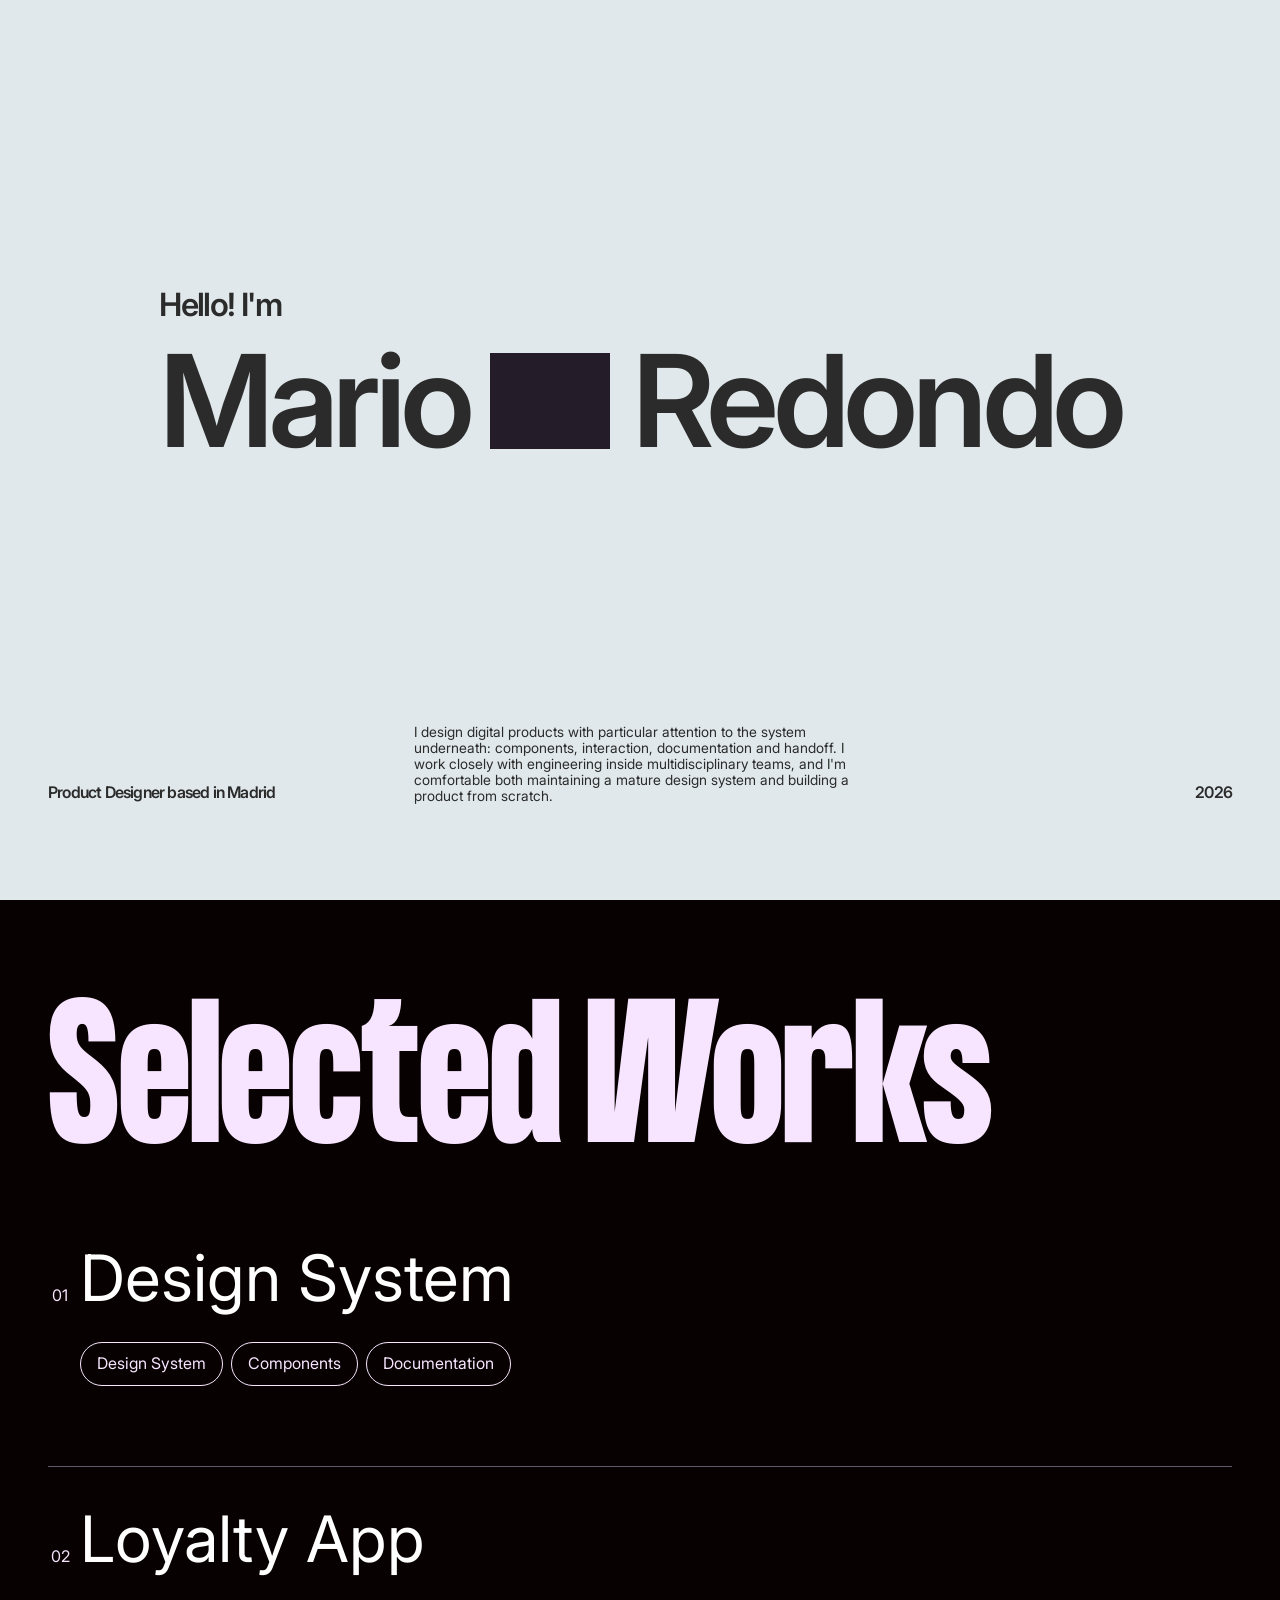
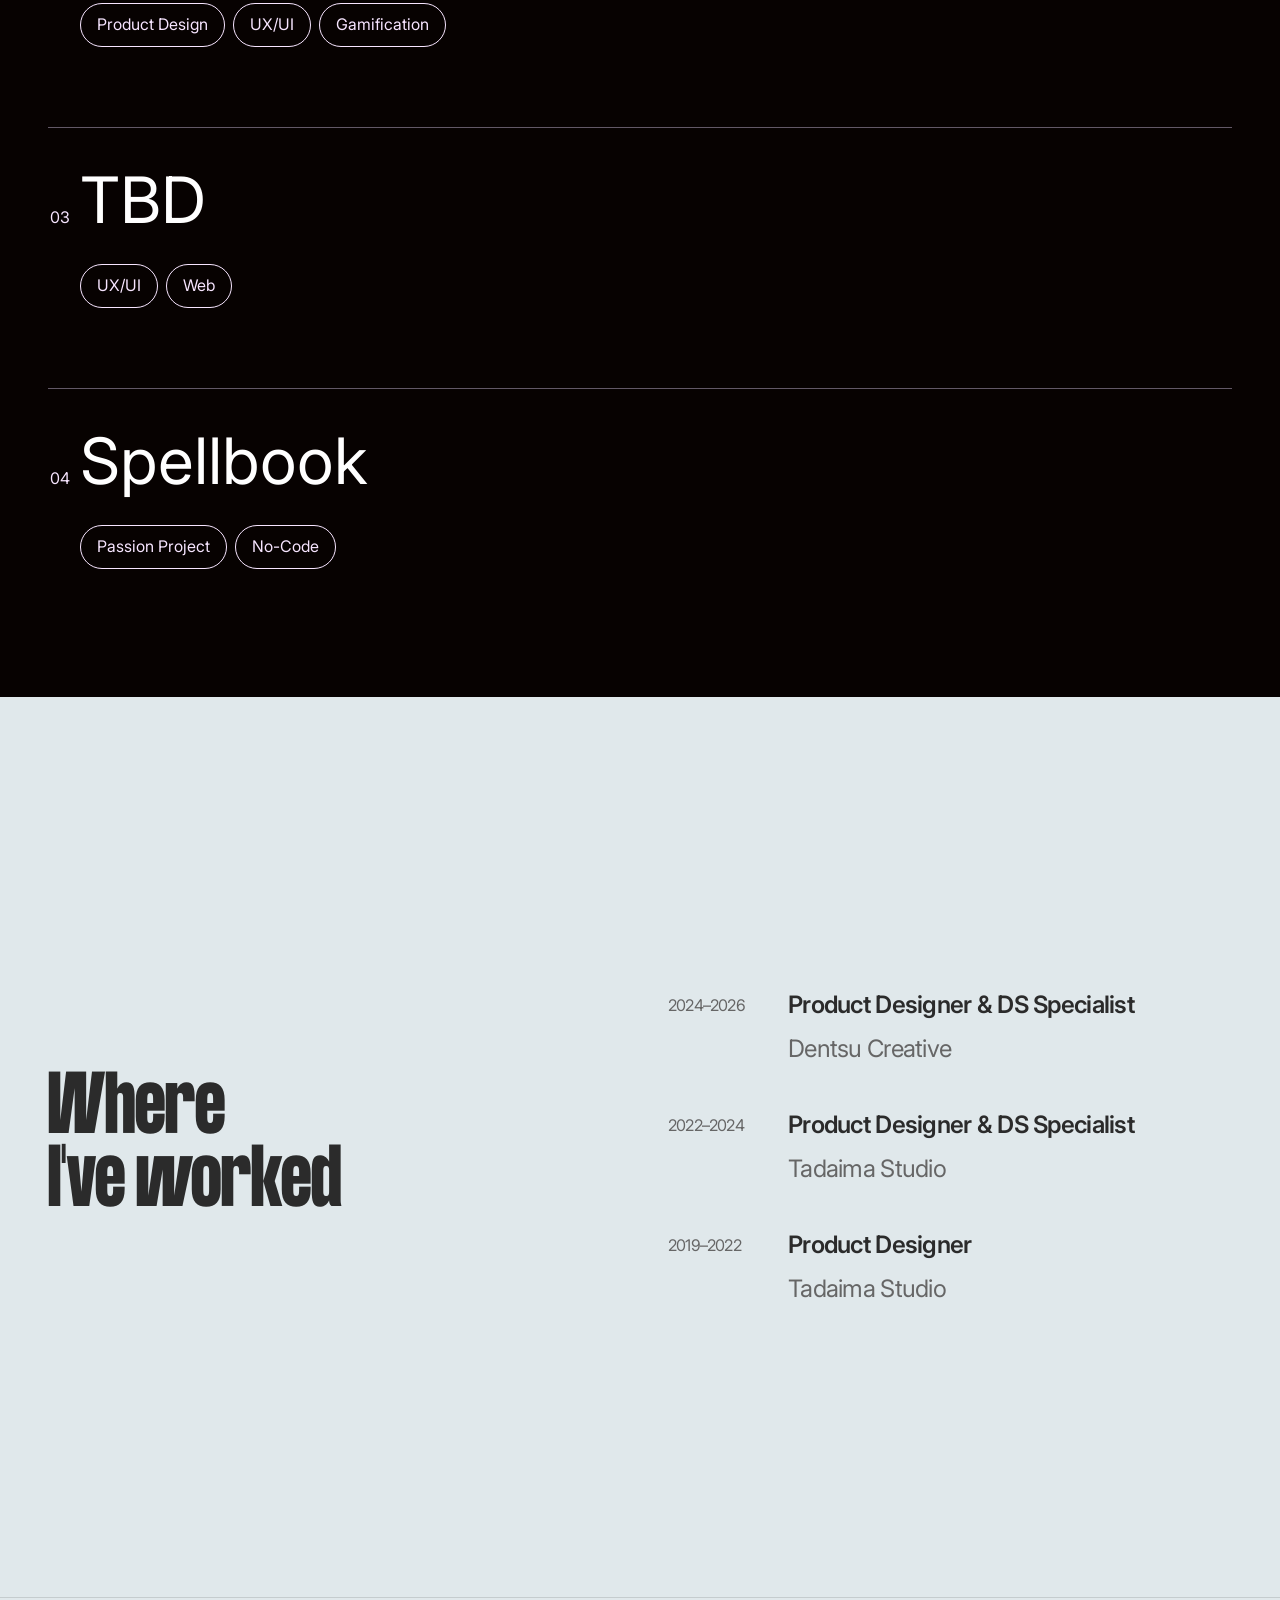
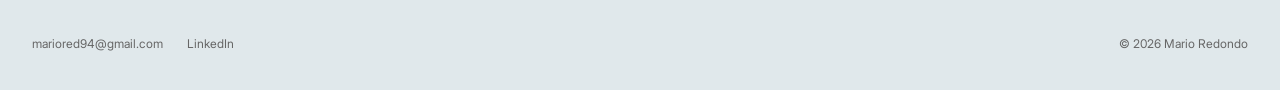
==== portfolio/index.html @ 501fe952 "Initial commit: portfolio site baseline Snapshot of everything built so far across every round of ch" ====
<!doctype html>
<html lang="en">
<head>
  <meta charset="UTF-8">
  <meta name="viewport" content="width=device-width, initial-scale=1">
  <title>Mario Redondo — Product Designer</title>
  <meta name="description" content="Product designer focused on UI: design systems, interfaces and digital products from zero to production.">
  <meta name="robots" content="noindex, nofollow">
  <link rel="stylesheet" href="css/styles.css">
</head>
<body>

  <main>

    <section class="home-hero">
      <div class="home-hero__inner">
        <div class="home-hero__intro">
          <p class="home-hero__greeting">Hello! I'm</p>
          <h1 class="home-hero__name">
            <span>Mario</span>
            <span class="home-hero__photo" aria-hidden="true">
              <img src="img/hero-photo-1.png" alt="">
              <img src="img/hero-photo-2.png" alt="">
            </span>
            <span>Redondo</span>
          </h1>
        </div>
        <div class="home-hero__meta">
          <p class="home-hero__role">Product Designer based in Madrid</p>
          <p class="home-hero__about">
            I design digital products with particular attention to the system underneath:
            components, interaction, documentation and handoff. I work closely with
            engineering inside multidisciplinary teams, and I'm comfortable both
            maintaining a mature design system and building a product from scratch.
          </p>
          <p class="home-hero__year">2026</p>
        </div>
      </div>
    </section>

    <section class="home-selected-work" aria-labelledby="selected-work-heading">
      <div class="home-selected-work__inner selected-work">
        <h2 id="selected-work-heading" class="selected-work__title">Selected Works</h2>
        <ul class="project-cards work-list">
          <li>
            <a class="project-card" href="work/design-system.html">
              <span class="project-card__name-row">
                <span class="project-card__number">01</span>
                <span class="project-card__name">Design System</span>
              </span>
              <span class="tag-row project-card__tags" aria-label="Project tags">
                <span class="tag">Design System</span>
                <span class="tag">Components</span>
                <span class="tag">Documentation</span>
              </span>
            </a>
          </li>
          <li>
            <a class="project-card" href="#">
              <span class="project-card__name-row">
                <span class="project-card__number">02</span>
                <span class="project-card__name">Loyalty App</span>
              </span>
              <span class="tag-row project-card__tags" aria-label="Project tags">
                <span class="tag">Product Design</span>
                <span class="tag">UX/UI</span>
                <span class="tag">Gamification</span>
              </span>
            </a>
          </li>
          <li>
            <a class="project-card" href="#">
              <span class="project-card__name-row">
                <span class="project-card__number">03</span>
                <span class="project-card__name">TBD</span>
              </span>
              <span class="tag-row project-card__tags" aria-label="Project tags">
                <span class="tag">UX/UI</span>
                <span class="tag">Web</span>
              </span>
            </a>
          </li>
          <li>
            <a class="project-card" href="work/spellbook.html">
              <span class="project-card__name-row">
                <span class="project-card__number">04</span>
                <span class="project-card__name">Spellbook</span>
              </span>
              <span class="tag-row project-card__tags" aria-label="Project tags">
                <span class="tag">Passion Project</span>
                <span class="tag">No-Code</span>
              </span>
            </a>
          </li>
        </ul>
      </div>
    </section>

    <section class="home-experience" aria-labelledby="experience-heading">
      <div class="home-experience__inner">
        <h2 id="experience-heading" class="home-experience__title">Where<br>I've worked</h2>
        <ul class="home-timeline">
          <li class="home-timeline__row">
            <div class="home-timeline__heading">
              <span class="home-timeline__date">2024–2026</span>
              <p class="home-timeline__role-title">Product Designer &amp; DS Specialist</p>
            </div>
            <p class="home-timeline__role-company">Dentsu Creative</p>
          </li>
          <li class="home-timeline__row">
            <div class="home-timeline__heading">
              <span class="home-timeline__date">2022–2024</span>
              <p class="home-timeline__role-title">Product Designer &amp; DS Specialist</p>
            </div>
            <p class="home-timeline__role-company">Tadaima Studio</p>
          </li>
          <li class="home-timeline__row">
            <div class="home-timeline__heading">
              <span class="home-timeline__date">2019–2022</span>
              <p class="home-timeline__role-title">Product Designer</p>
            </div>
            <p class="home-timeline__role-company">Tadaima Studio</p>
          </li>
        </ul>
      </div>
    </section>

  </main>

  <footer class="site-footer site-footer--light">
    <ul class="site-footer__list">
      <li><span class="site-footer__email" translate="no">mariored94@gmail.com</span></li>
      <li><a class="text-link" href="https://www.linkedin.com/in/mario-redondo-p%C3%A9rez/" target="_blank" rel="noopener noreferrer">LinkedIn</a></li>
      <li><span>© 2026 Mario Redondo</span></li>
    </ul>
  </footer>

</body>
</html>
---- portfolio/css/styles.css ----
/* ==========================================================================
   Fonts — self-hosted, single-weight display + two-weight body.
   Values extracted from Figma (node 90:284). See project notes for the
   handful of values that were assumptions rather than direct extractions.
   ========================================================================== */

@font-face {
  font-family: "Formula Condensed";
  src: url("../fonts/FormulaCondensed-Bold.woff2") format("woff2");
  font-weight: 700;
  font-style: normal;
  font-display: swap;
}

@font-face {
  font-family: "Inter";
  src: url("../fonts/Inter-Light.woff2") format("woff2");
  font-weight: 300;
  font-style: normal;
  font-display: swap;
}

@font-face {
  font-family: "Inter";
  src: url("../fonts/Inter-Regular.woff2") format("woff2");
  font-weight: 400;
  font-style: normal;
  font-display: swap;
}

@font-face {
  font-family: "Inter";
  src: url("../fonts/Inter-SemiBold.woff2") format("woff2");
  font-weight: 600;
  font-style: normal;
  font-display: swap;
}

/* ==========================================================================
   Tokens
   ========================================================================== */

:root {
  /* Colour — from Figma */
  --color-bg: #070201;
  --color-text: #f7e5ff;
  --color-text-soft: #fcf5ff;
  --color-white: #ffffff;
  --color-border: #625866;
  --color-border-soft: rgba(247, 229, 255, 0.3);
  --color-media-placeholder: #241c29;

  /* Light-mode colours — home page modules 1 & 2 only */
  --color-bg-light: #e0e8eb;
  --color-text-dark: #2b2b2b;
  /* Figma gives #737373 here; darkened to pass 4.5:1 at 16px (see notes) */
  --color-text-muted-light: #666666;

  /* Type families — always referenced through these two variables */
  --font-display: "Formula Condensed", sans-serif;
  --font-body: "Inter", sans-serif;

  /* Tight tracking used throughout the Inter headings on the home page */
  --ls-tight: -0.05em;
  --ls-snug: -0.03em;

  /* Type scale — from Figma, made fluid for the display sizes (see notes) */
  --fs-hero-title: clamp(3.5rem, 21vw, 19rem);   /* 304px at desktop */
  --fs-more-title: clamp(3rem, 20vw, 18rem);     /* 288px at desktop */
  --fs-subtitle: 1.125rem;                       /* 18px */
  --fs-tag: 1rem;                                /* 16px */
  --fs-tag-sm: 0.75rem;                          /* 12px */
  --fs-intro: 1.5rem;                            /* 24px */
  --fs-meta: 1.25rem;                            /* 20px */
  --fs-project-number: 1rem;                     /* 16px */
  --fs-project-name: 2.5rem;                     /* 40px */
  --fs-ratio-label: 0.75rem;                     /* 12px */
  --fs-home-greeting: clamp(1.5rem, 3vw, 2rem);  /* 32px at desktop */
  --fs-home-name: clamp(2.75rem, 10vw, 8.4875rem); /* 135.8px at desktop */
  --fs-home-title: clamp(2.5rem, 6vw, 6.5rem);   /* 104px at desktop */
  --fs-selected-title: clamp(2.5rem, 14vw, 13rem); /* 208px at desktop, fits "Selected Works" on one line */

  --lh-display: 0.95;
  --lh-base: 1.5;

  /* Spacing — 8px scale, from Figma */
  --space-8: 8px;
  --space-16: 16px;
  --space-24: 24px;
  --space-32: 32px;
  --space-40: 40px;
  --space-48: 48px;
  --space-56: 56px;
  --space-96: 96px;
  --space-104: 104px;

  --radius-pill: 9999px;

  --col-intro-width: 480px;

  /* Real height of .site-header at this breakpoint — used so sticky
     elements below it (e.g. .project-intro) stick under it, not behind it. */
  --header-height: 77px;
}

/* ==========================================================================
   Reset — minimal
   ========================================================================== */

*,
*::before,
*::after {
  box-sizing: border-box;
}

html {
  -webkit-text-size-adjust: 100%;
  /* Full-height home sections pull scroll toward themselves instead of
     landing at an arbitrary point mid-section. proximity (not mandatory)
     on purpose: mandatory measurably trapped scroll before reaching the
     footer, since nothing after the last snap point is itself a snap
     target — confirmed live, not just in theory. Harmless on the project
     pages: nothing there sets scroll-snap-align, so this has no effect. */
  scroll-snap-type: y proximity;
}

@media (prefers-reduced-motion: reduce) {
  html {
    scroll-snap-type: none;
  }
}

body,
h1,
h2,
p,
dl,
dd {
  margin: 0;
}

ul {
  margin: 0;
  padding: 0;
  list-style: none;
}

a {
  color: inherit;
  text-decoration: none;
}

a:focus-visible {
  outline: 2px solid var(--color-text);
  outline-offset: 4px;
}

.text-link:hover,
.text-link:focus-visible {
  text-decoration: underline;
}

img {
  display: block;
  max-width: 100%;
}

/* ==========================================================================
   Base
   ========================================================================== */

body {
  background: var(--color-bg);
  color: var(--color-text);
  font-family: var(--font-body);
  font-weight: 400;
  line-height: var(--lh-base);
}

/* ==========================================================================
   Project page
   ========================================================================== */

.project {
  display: flex;
  flex-direction: column;
  gap: var(--space-56);
  padding: var(--space-56) var(--space-32) var(--space-104);
  max-width: 1440px;
  margin: 0 auto;
}

/* --- Hero --------------------------------------------------------------- */

.project-hero {
  display: flex;
  flex-direction: column;
  align-items: center;
  gap: var(--space-24);
  text-align: center;
}

.project-hero__title {
  font-family: var(--font-display);
  font-weight: 700;
  font-size: var(--fs-hero-title);
  line-height: var(--lh-display);
  text-transform: uppercase;
  color: var(--color-text);
}

.project-hero__subtitle {
  font-size: var(--fs-subtitle);
  color: var(--color-text);
}

.tag-row {
  display: flex;
  flex-wrap: wrap;
  justify-content: center;
  gap: var(--space-8);
}

.tag {
  display: inline-flex;
  align-items: center;
  padding: var(--space-8) var(--space-16) 10px;
  border: 1px solid var(--color-text);
  border-radius: var(--radius-pill);
  font-size: var(--fs-tag);
  color: var(--color-text);
  white-space: nowrap;
}

.project-hero .tag {
  min-width: 56px;
  justify-content: center;
}

.tag--sm {
  padding: 6px var(--space-16) 8px;
  font-size: var(--fs-tag-sm);
}

/* --- Body: two columns --------------------------------------------------- */

.project-columns {
  display: grid;
  grid-template-columns: var(--col-intro-width) minmax(0, 1fr);
  gap: var(--space-32);
  align-items: start;
}

.project-intro {
  position: sticky;
  top: var(--header-height);
  display: flex;
  flex-direction: column;
  gap: var(--space-48);
  padding-top: var(--space-16);
}

.project-intro__text {
  font-size: var(--fs-intro);
  font-weight: 300;
  color: var(--color-text-soft);
}

.project-meta {
  border-top: 1px solid var(--color-border-soft);
  font-size: var(--fs-meta);
}

.project-meta__row {
  display: flex;
  gap: var(--space-16);
  padding: var(--space-16) 0;
  border-bottom: 1px solid var(--color-border);
}

.project-meta__row:last-child {
  border-bottom: none;
}

.project-meta__row dt {
  flex: 0 0 80px;
  font-weight: 600;
}

.project-meta__row dd {
  display: flex;
  flex-direction: column;
  gap: var(--space-8);
}

.project-media {
  display: flex;
  flex-direction: column;
  gap: var(--space-32);
}

.project-media__row {
  display: grid;
  grid-template-columns: repeat(2, minmax(0, 1fr));
  gap: var(--space-32);
}

.media-placeholder {
  display: flex;
  align-items: center;
  justify-content: center;
  width: 100%;
  background: var(--color-media-placeholder);
  color: var(--color-text);
  font-size: var(--fs-ratio-label);
  font-family: var(--font-body);
}

.project-media__primary {
  aspect-ratio: 9 / 16;
}

.project-media__secondary-a {
  aspect-ratio: 4 / 5;
}

.project-media__secondary-b {
  aspect-ratio: 4 / 5;
}

.project-media__primary img,
.project-media__secondary-a img,
.project-media__secondary-b img {
  width: 100%;
  height: 100%;
  object-fit: cover;
}

/* --- Phone mockup — CSS-only device frame for app screenshots ------------- */

.phone-grid {
  display: grid;
  grid-template-columns: repeat(2, minmax(0, 1fr));
  gap: var(--space-32);
}

.phone-mockup {
  position: relative;
  aspect-ratio: 9 / 19.5;
  background: #050505;
  border-radius: 2.5rem;
  padding: 12px;
  box-shadow: 0 0 0 1px var(--color-border);
}

.phone-mockup__notch {
  position: absolute;
  top: 12px;
  left: 50%;
  transform: translateX(-50%);
  width: 90px;
  height: 26px;
  background: #050505;
  border-radius: var(--radius-pill);
  z-index: 1;
}

.phone-mockup__screen {
  width: 100%;
  height: 100%;
  border-radius: 1.75rem;
  overflow: hidden;
}

.phone-mockup__screen.media-placeholder {
  font-size: var(--fs-ratio-label);
}

.phone-mockup__screen img {
  width: 100%;
  height: 100%;
  object-fit: cover;
}

/* --- More projects -------------------------------------------------------- */

.more-projects {
  display: flex;
  flex-direction: column;
  align-items: center;
  gap: var(--space-32);
  padding-top: var(--space-96);
  text-align: center;
}

.more-projects__title {
  font-family: var(--font-display);
  font-weight: 700;
  font-size: var(--fs-more-title);
  line-height: var(--lh-display);
  color: var(--color-text);
}

.project-cards {
  display: grid;
  grid-template-columns: repeat(3, minmax(0, 1fr));
  gap: var(--space-56);
  width: 100%;
  text-align: left;
}

.project-card {
  display: flex;
  flex-direction: column;
  gap: var(--space-16);
  transition: background-color 0.15s ease;
}

.project-card:hover,
.project-card:focus-visible {
  background: rgba(247, 229, 255, 0.06);
}

.project-card__name-row {
  display: flex;
  align-items: baseline;
  gap: var(--space-8);
}

.project-card__number {
  flex: 0 0 24px;
  font-size: var(--fs-project-number);
  text-align: center;
  color: var(--color-text);
}

.project-card__name {
  font-size: var(--fs-project-name);
  color: var(--color-white);
}

.project-card__tags {
  /* Number (24px) + name-row gap (8px): lines the tags up under the
     first letter of the name above them. */
  padding-left: 32px;
  /* .tag-row centers its pills by default; these need to start flush
     after the padding instead. */
  justify-content: flex-start;
}

/* ==========================================================================
   Site header & footer — shared across every page
   ========================================================================== */

.site-header {
  position: sticky;
  top: 0;
  z-index: 10;
  background: var(--color-bg);
  border-bottom: 1px solid var(--color-border);
}

.site-header__row {
  display: flex;
  flex-wrap: wrap;
  align-items: center;
  justify-content: space-between;
  gap: var(--space-16);
  max-width: 1440px;
  margin: 0 auto;
  padding: var(--space-16) var(--space-32);
}

.site-header__brand {
  display: inline-flex;
  align-items: center;
  min-height: 44px;
  font-size: var(--fs-tag);
  font-weight: 600;
  text-transform: uppercase;
  color: var(--color-text);
}

.site-header__contact {
  display: inline-flex;
  align-items: center;
  min-height: 44px;
  font-size: var(--fs-tag);
  color: var(--color-text-soft);
  user-select: all;
  cursor: text;
}

.site-footer {
  border-top: 1px solid var(--color-border);
}

.site-footer__list {
  display: flex;
  flex-wrap: wrap;
  align-items: center;
  gap: var(--space-16) var(--space-24);
  max-width: 1440px;
  margin: 0 auto;
  padding: var(--space-24) var(--space-32);
  font-size: var(--fs-tag-sm);
  color: var(--color-text-soft);
}

.site-footer__list a {
  display: inline-flex;
  align-items: center;
  min-height: 44px;
}

.site-footer__list li:last-child {
  margin-left: auto;
}

/* Used when the section right above the footer is light — home page only,
   since it ends on "Where I've worked". Work pages end on the dark "More
   Projects" module, so their footer stays the default dark styling. */
.site-footer--light {
  background: var(--color-bg-light);
  border-top-color: rgba(43, 43, 43, 0.15);
}

.site-footer--light .site-footer__list {
  color: var(--color-text-muted-light);
}

.site-footer__email {
  user-select: all;
  cursor: text;
}

/* ==========================================================================
   Home page — three full-bleed modules (light, light, dark) + shared footer
   ========================================================================== */

/* --- Module 1: hero ------------------------------------------------------- */

.home-hero {
  min-height: 100vh;
  display: flex;
  scroll-snap-align: start;
  background: var(--color-bg-light);
}

.home-hero__inner {
  flex: 1;
  max-width: 1440px;
  margin: 0 auto;
  width: 100%;
  display: flex;
  flex-direction: column;
  gap: var(--space-56);
  padding: var(--space-96) var(--space-48);
}

.home-hero__intro {
  flex: 1;
  display: flex;
  flex-direction: column;
  justify-content: center;
  align-items: flex-start;
  /* Hug its own content (the "Mario [photo] Redondo" line is the widest
     part) and center that block as a unit — "Hello! I'm" stays flush
     with where the name starts, but the whole group sits mid-layout. */
  align-self: center;
}

.home-hero__greeting {
  font-weight: 600;
  font-size: var(--fs-home-greeting);
  line-height: 1.2;
  letter-spacing: var(--ls-tight);
  color: var(--color-text-dark);
}

.home-hero__name {
  display: flex;
  flex-wrap: wrap;
  align-items: center;
  gap: 0.17em;
  width: 100%;
  font-weight: 600;
  font-size: var(--fs-home-name);
  line-height: 1.2;
  letter-spacing: var(--ls-tight);
  color: var(--color-text-dark);
}

.home-hero__photo {
  /* Fixed to the 8px scale (Figma's 119x99 crop rounded to it) instead of
     scaling with the fluid name text. */
  position: relative;
  display: inline-block;
  width: 120px;
  height: 96px;
  overflow: hidden;
  background: var(--color-media-placeholder);
}

.home-hero__photo img {
  position: absolute;
  inset: 0;
  width: 100%;
  height: 100%;
  object-fit: cover;
  opacity: 0;
  /* 2 images * 0.5s each = 1s full cycle. Adding more images means
     recalculating this duration and each nth-child's delay below. */
  animation: home-hero-photo-cycle 1s infinite;
}

.home-hero__photo img:nth-child(1) {
  animation-delay: 0s;
}

.home-hero__photo img:nth-child(2) {
  animation-delay: -0.5s;
}

@keyframes home-hero-photo-cycle {
  0% {
    opacity: 0;
  }
  5% {
    opacity: 1;
  }
  45% {
    opacity: 1;
  }
  50% {
    opacity: 0;
  }
  100% {
    opacity: 0;
  }
}

@media (prefers-reduced-motion: reduce) {
  .home-hero__photo img {
    animation: none;
    opacity: 0;
  }

  .home-hero__photo img:first-child {
    opacity: 1;
  }
}

.home-hero__meta {
  display: flex;
  align-items: flex-end;
  justify-content: space-between;
  gap: var(--space-24);
  width: 100%;
  color: var(--color-text-dark);
}

.home-hero__role,
.home-hero__year {
  flex: 1 0 0;
  font-weight: 600;
  font-size: var(--fs-tag);
  letter-spacing: var(--ls-tight);
}

.home-hero__year {
  text-align: right;
}

.home-hero__about {
  flex: 0 0 452px;
  max-width: 100%;
  font-size: 0.875rem;
  line-height: 16px;
}

/* --- Module 2: experience timeline ----------------------------------------- */

.home-experience {
  min-height: 100vh;
  display: flex;
  /* No scroll-snap-align here on purpose: it's the last section before the
     footer, and being a mandatory snap point with nothing to snap to past
     it was trapping the scroll, making the footer unreachable. */
  background: var(--color-bg-light);
}

.home-experience__inner {
  flex: 1;
  max-width: 1440px;
  margin: 0 auto;
  width: 100%;
  display: flex;
  gap: var(--space-56);
  align-items: center;
  padding: var(--space-56) var(--space-48);
}

.home-experience__title {
  flex: 1 0 0;
  font-family: var(--font-display);
  font-weight: 700;
  font-size: var(--fs-home-title);
  line-height: var(--lh-display);
  color: var(--color-text-dark);
}

.home-timeline {
  flex: 1 0 0;
  display: flex;
  flex-direction: column;
  gap: var(--space-40);
}

.home-timeline__row {
  display: flex;
  flex-direction: column;
  gap: var(--space-8);
}

.home-timeline__heading {
  display: flex;
  gap: var(--space-24);
  align-items: center;
}

.home-timeline__date {
  /* Fixed width so every row's company line indents to the same spot
     (date width + heading gap) below the role title, not the date. */
  flex: 0 0 96px;
  font-size: var(--fs-tag);
  letter-spacing: var(--ls-tight);
  color: var(--color-text-muted-light);
  white-space: nowrap;
}

.home-timeline__role-title {
  flex: 1 0 0;
  font-weight: 600;
  font-size: var(--fs-intro);
  letter-spacing: var(--ls-snug);
  color: var(--color-text-dark);
}

.home-timeline__role-company {
  padding-left: 120px;
  font-size: var(--fs-intro);
  letter-spacing: var(--ls-snug);
  color: var(--color-text-muted-light);
}

/* --- Module 3: selected work (dark) ---------------------------------------- */

.home-selected-work {
  scroll-snap-align: start;
  background: var(--color-bg);
}

.home-selected-work__inner {
  max-width: 1440px;
  margin: 0 auto;
  padding: var(--space-104) var(--space-48);
}

.selected-work {
  display: flex;
  flex-direction: column;
  gap: var(--space-32);
}

.selected-work__title {
  font-family: var(--font-display);
  font-weight: 700;
  font-size: var(--fs-selected-title);
  line-height: var(--lh-display);
  color: var(--color-text);
}

.work-list {
  grid-template-columns: 1fr;
  --fs-project-name: clamp(2.5rem, 5vw, 4rem);
}

.work-list .project-card {
  padding: var(--space-24) 0;
}

.work-list li + li {
  border-top: 1px solid var(--color-border);
}

.work-list .tag {
  font-size: var(--fs-tag);
}

/* ==========================================================================
   Reduced motion
   ========================================================================== */

@media (prefers-reduced-motion: reduce) {
  .project-card {
    transition: none;
  }
}

/* ==========================================================================
   Responsive — single breakpoint at 900px
   ========================================================================== */

@media (max-width: 900px) {
  :root {
    --header-height: 61px;
  }

  .project-columns {
    grid-template-columns: 1fr;
  }

  .project-intro {
    position: static;
  }

  .project-media__row {
    grid-template-columns: 1fr;
  }

  .phone-grid {
    grid-template-columns: 1fr;
  }

  .project-cards {
    grid-template-columns: 1fr;
    gap: var(--space-48);
  }

  .project-card__tags {
    padding-left: 0;
  }

  .site-header__row {
    padding: var(--space-8) var(--space-24);
  }

  .site-footer__list {
    padding: var(--space-24);
  }

  .home-hero__inner {
    gap: var(--space-56);
    padding: var(--space-56) var(--space-24);
  }

  .home-hero__photo {
    /* At the fluid name size used below 900px, 120x96 no longer fits
       inline without wrapping "Mario [box] Redondo" apart — still base-8. */
    width: 80px;
    height: 64px;
  }

  .home-hero__meta {
    flex-direction: column;
    align-items: flex-start;
    gap: var(--space-16);
  }

  .home-hero__about {
    flex-basis: auto;
  }

  .home-hero__year {
    text-align: left;
  }

  .home-experience__inner {
    flex-direction: column;
    align-items: flex-start;
    padding: var(--space-56) var(--space-24);
  }

  .home-timeline__heading {
    flex-direction: column;
    align-items: flex-start;
    gap: var(--space-8);
  }

  .home-timeline__role-company {
    padding-left: 0;
  }

  .home-selected-work__inner {
    padding: var(--space-56) var(--space-24);
  }
}
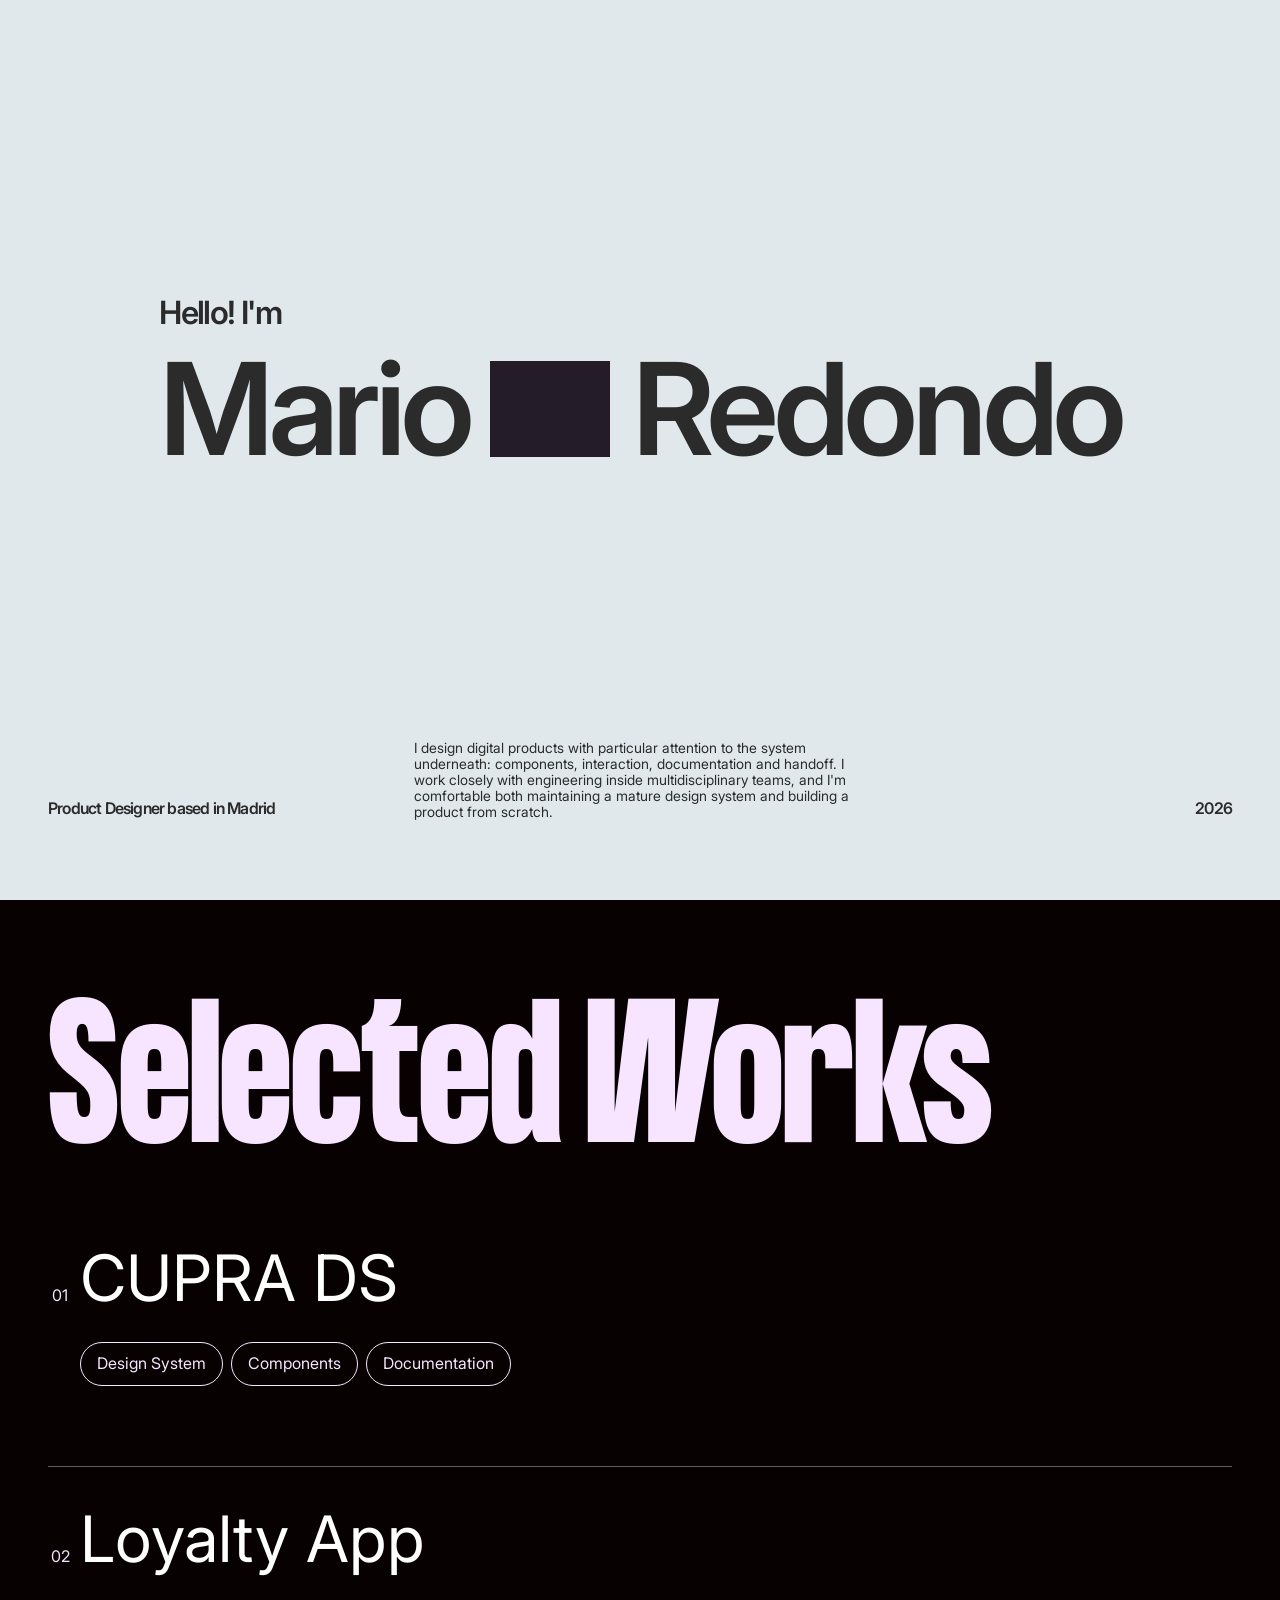
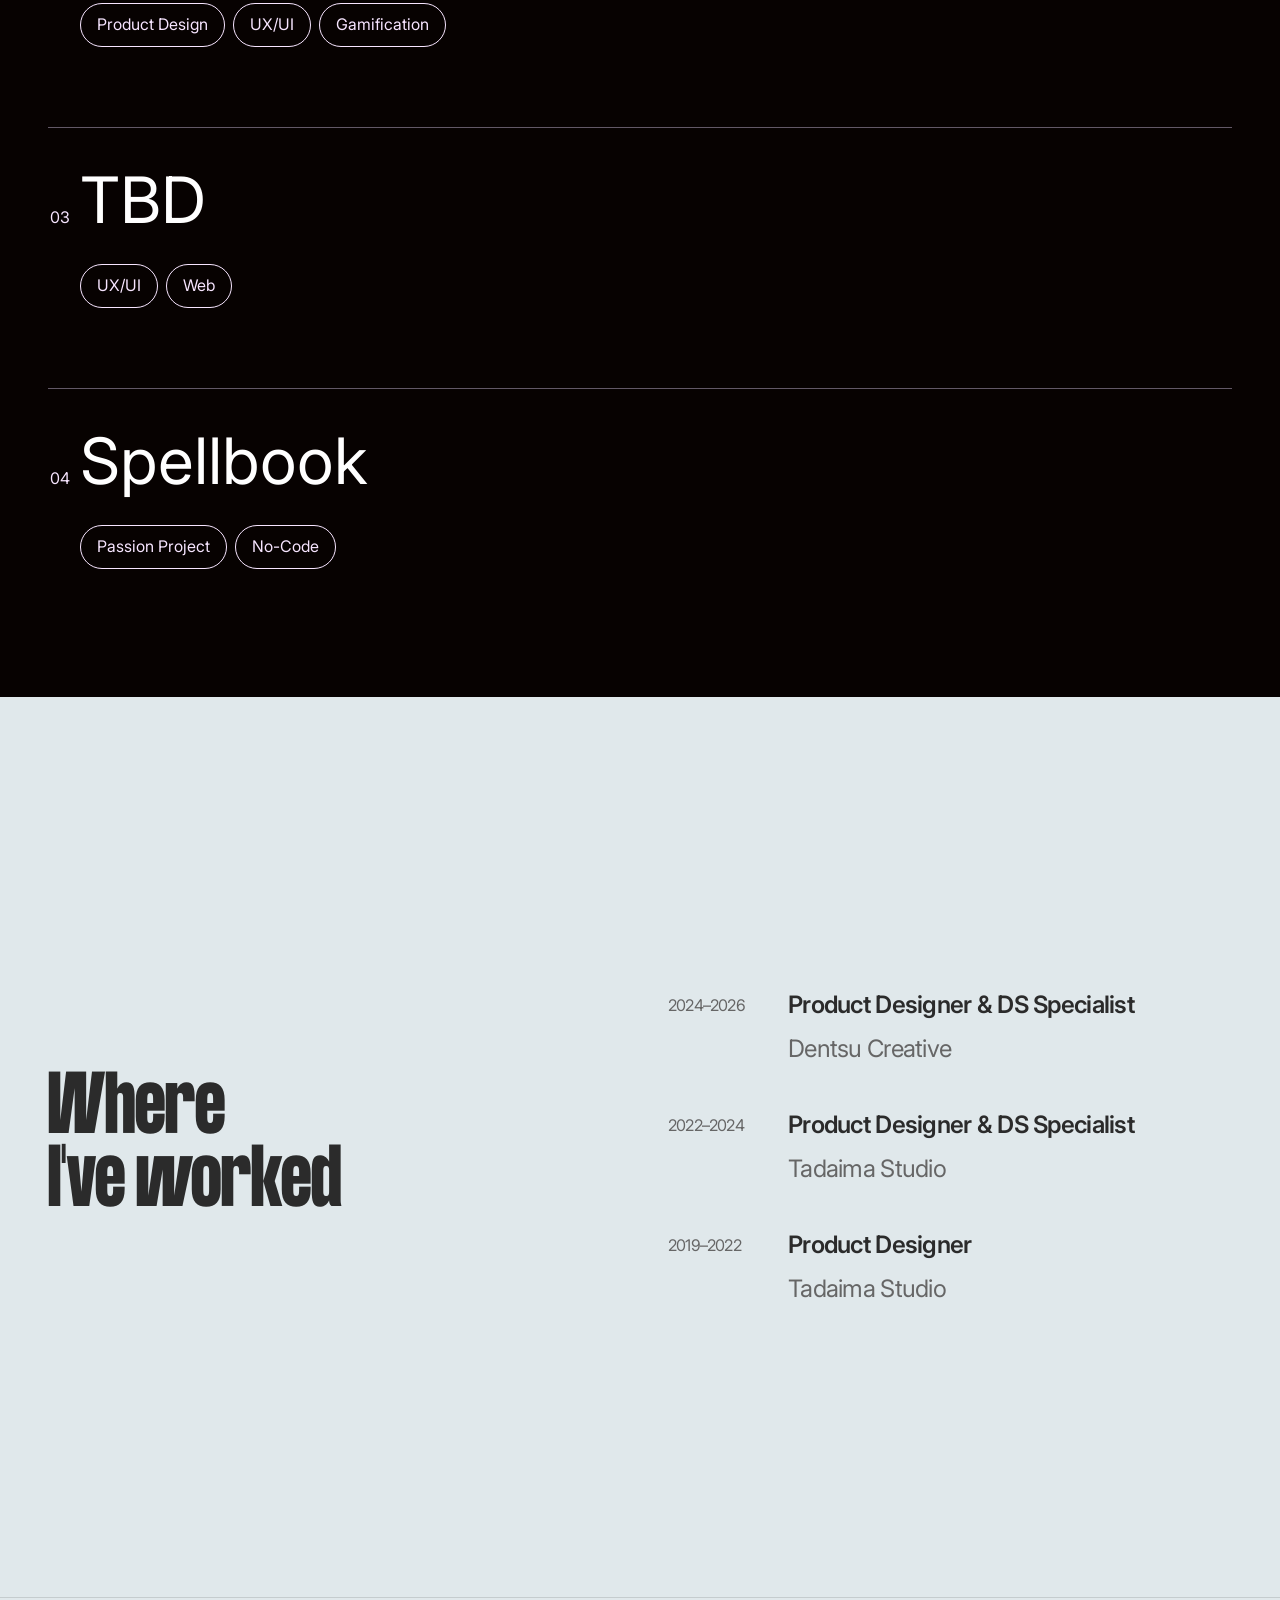
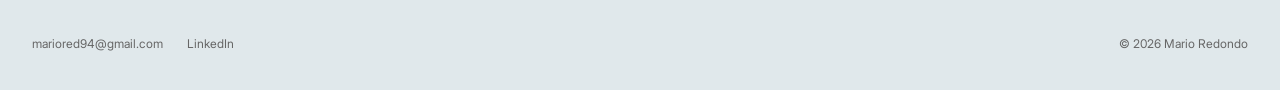
==== commit 068a14c1: "Fill in CUPRA DS (Diagonal) project content - Real title, copy, and metadata (Role/Team/Client/Inclu" ====
--- a/portfolio/index.html
+++ b/portfolio/index.html
@@ -46,7 +46,7 @@
             <a class="project-card" href="work/design-system.html">
               <span class="project-card__name-row">
                 <span class="project-card__number">01</span>
-                <span class="project-card__name">Design System</span>
+                <span class="project-card__name">CUPRA DS</span>
               </span>
               <span class="tag-row project-card__tags" aria-label="Project tags">
                 <span class="tag">Design System</span>
--- a/portfolio/css/styles.css
+++ b/portfolio/css/styles.css
@@ -91,6 +91,7 @@
   --space-40: 40px;
   --space-48: 48px;
   --space-56: 56px;
+  --space-80: 80px;
   --space-96: 96px;
   --space-104: 104px;
 
@@ -261,6 +262,9 @@
 }
 
 .project-intro__text {
+  display: flex;
+  flex-direction: column;
+  gap: var(--space-16);
   font-size: var(--fs-intro);
   font-weight: 300;
   color: var(--color-text-soft);
@@ -555,7 +559,9 @@
   display: flex;
   flex-direction: column;
   gap: var(--space-56);
-  padding: var(--space-96) var(--space-48);
+  /* Bottom padding a step under the top one — less air between the
+     role/about/year row and the edge than above the "Hello! I'm" block. */
+  padding: var(--space-96) var(--space-48) var(--space-80);
 }
 
 .home-hero__intro {
@@ -852,7 +858,7 @@
 
   .home-hero__inner {
     gap: var(--space-56);
-    padding: var(--space-56) var(--space-24);
+    padding: var(--space-56) var(--space-24) var(--space-40);
   }
 
   .home-hero__photo {
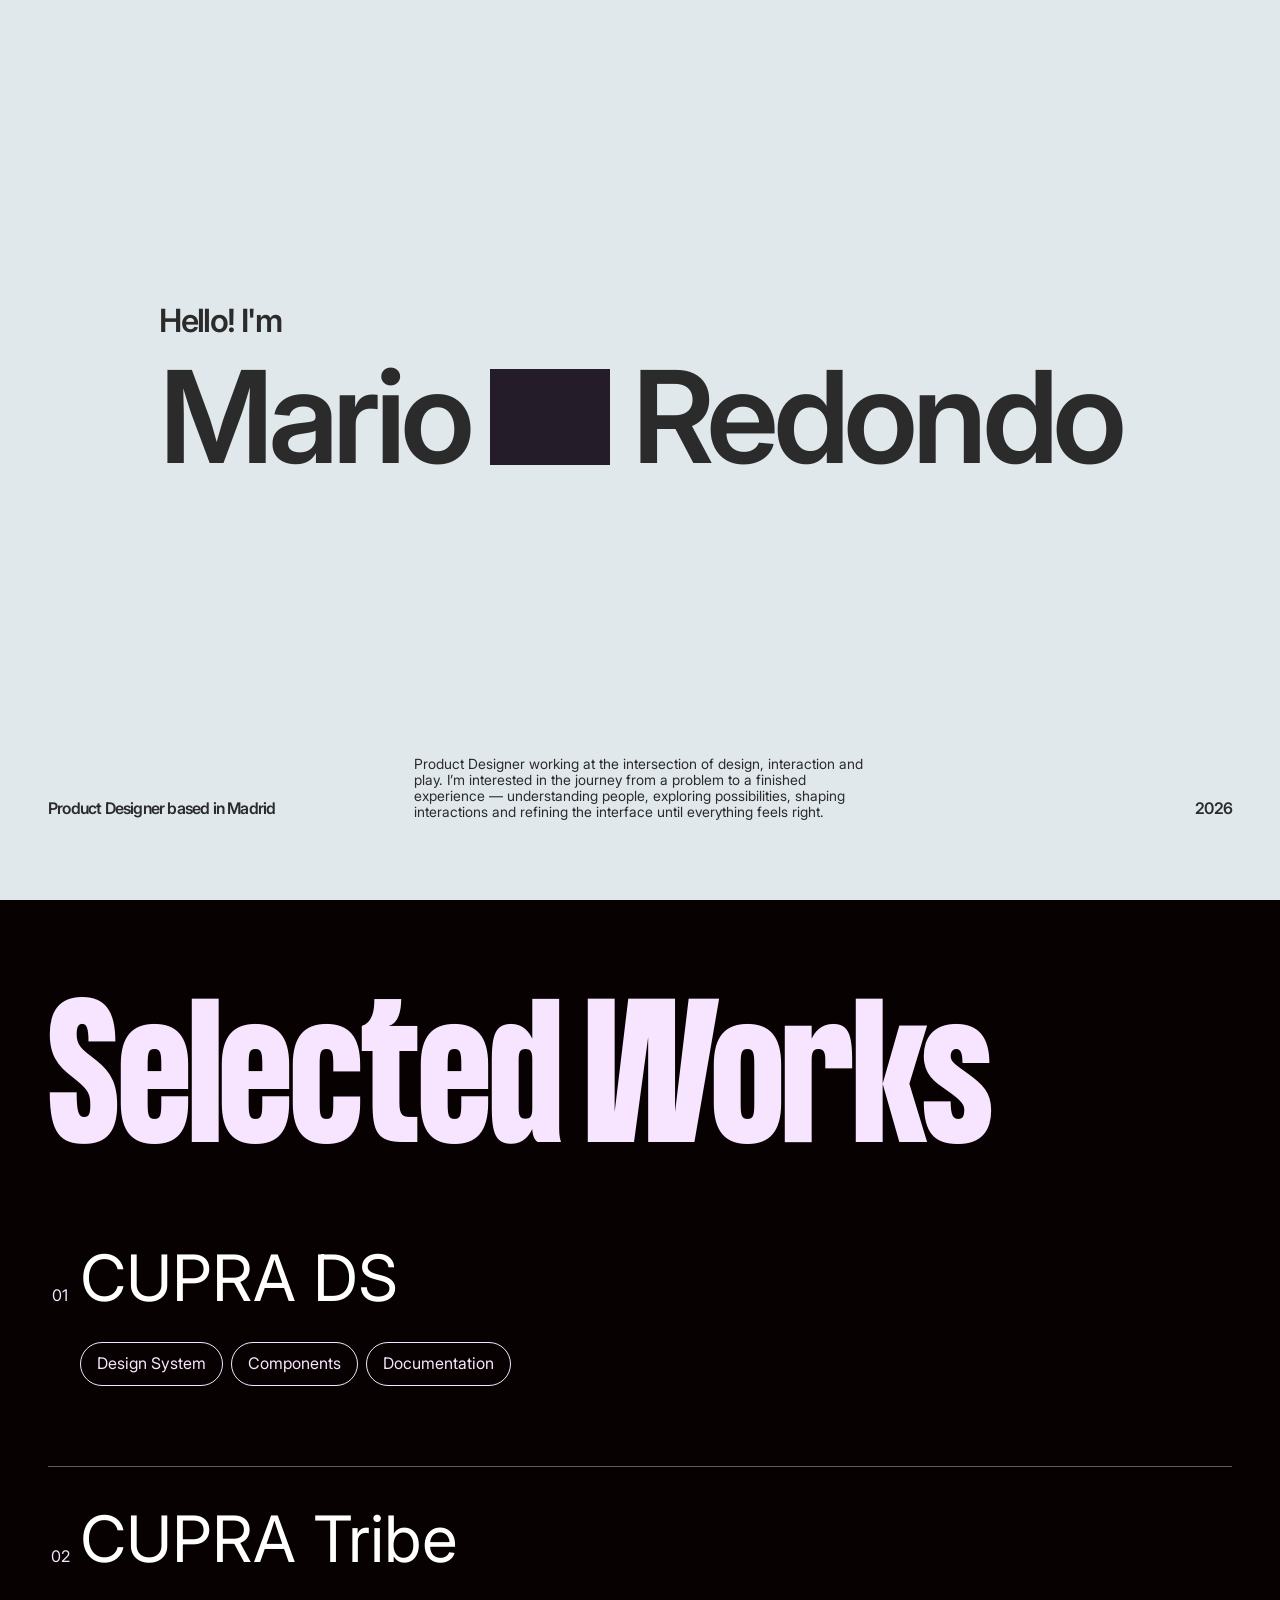
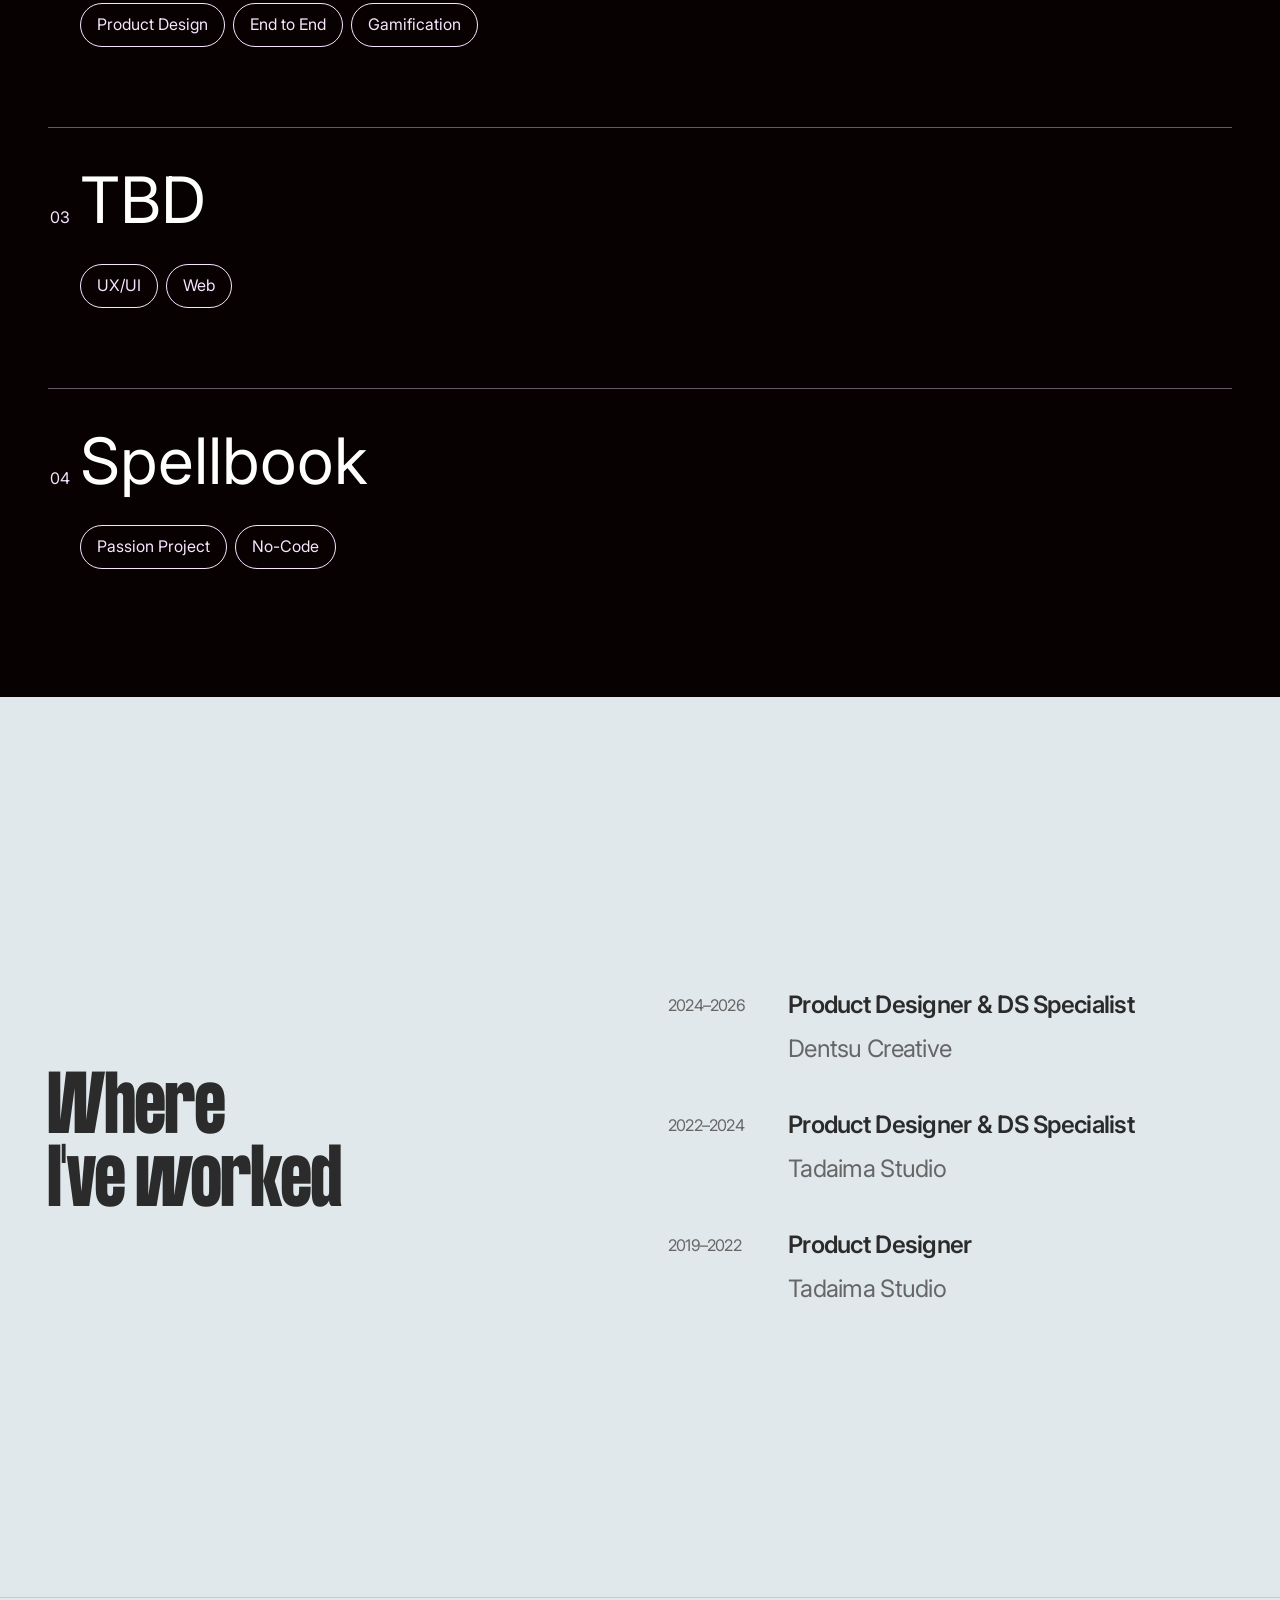
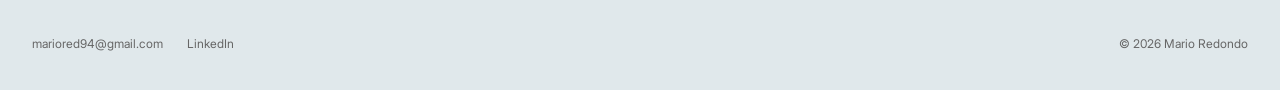
==== commit 64394fd0: "Add CUPRA Tribe project page, update home bio - New work/cupra-tribe.html: real content (Role/Scope/" ====
--- a/portfolio/index.html
+++ b/portfolio/index.html
@@ -28,10 +28,10 @@
         <div class="home-hero__meta">
           <p class="home-hero__role">Product Designer based in Madrid</p>
           <p class="home-hero__about">
-            I design digital products with particular attention to the system underneath:
-            components, interaction, documentation and handoff. I work closely with
-            engineering inside multidisciplinary teams, and I'm comfortable both
-            maintaining a mature design system and building a product from scratch.
+            Product Designer working at the intersection of design, interaction and play.
+            I’m interested in the journey from a problem to a finished experience —
+            understanding people, exploring possibilities, shaping interactions and
+            refining the interface until everything feels right.
           </p>
           <p class="home-hero__year">2026</p>
         </div>
@@ -56,14 +56,14 @@
             </a>
           </li>
           <li>
-            <a class="project-card" href="#">
+            <a class="project-card" href="work/cupra-tribe.html">
               <span class="project-card__name-row">
                 <span class="project-card__number">02</span>
-                <span class="project-card__name">Loyalty App</span>
+                <span class="project-card__name">CUPRA Tribe</span>
               </span>
               <span class="tag-row project-card__tags" aria-label="Project tags">
                 <span class="tag">Product Design</span>
-                <span class="tag">UX/UI</span>
+                <span class="tag">End to End</span>
                 <span class="tag">Gamification</span>
               </span>
             </a>
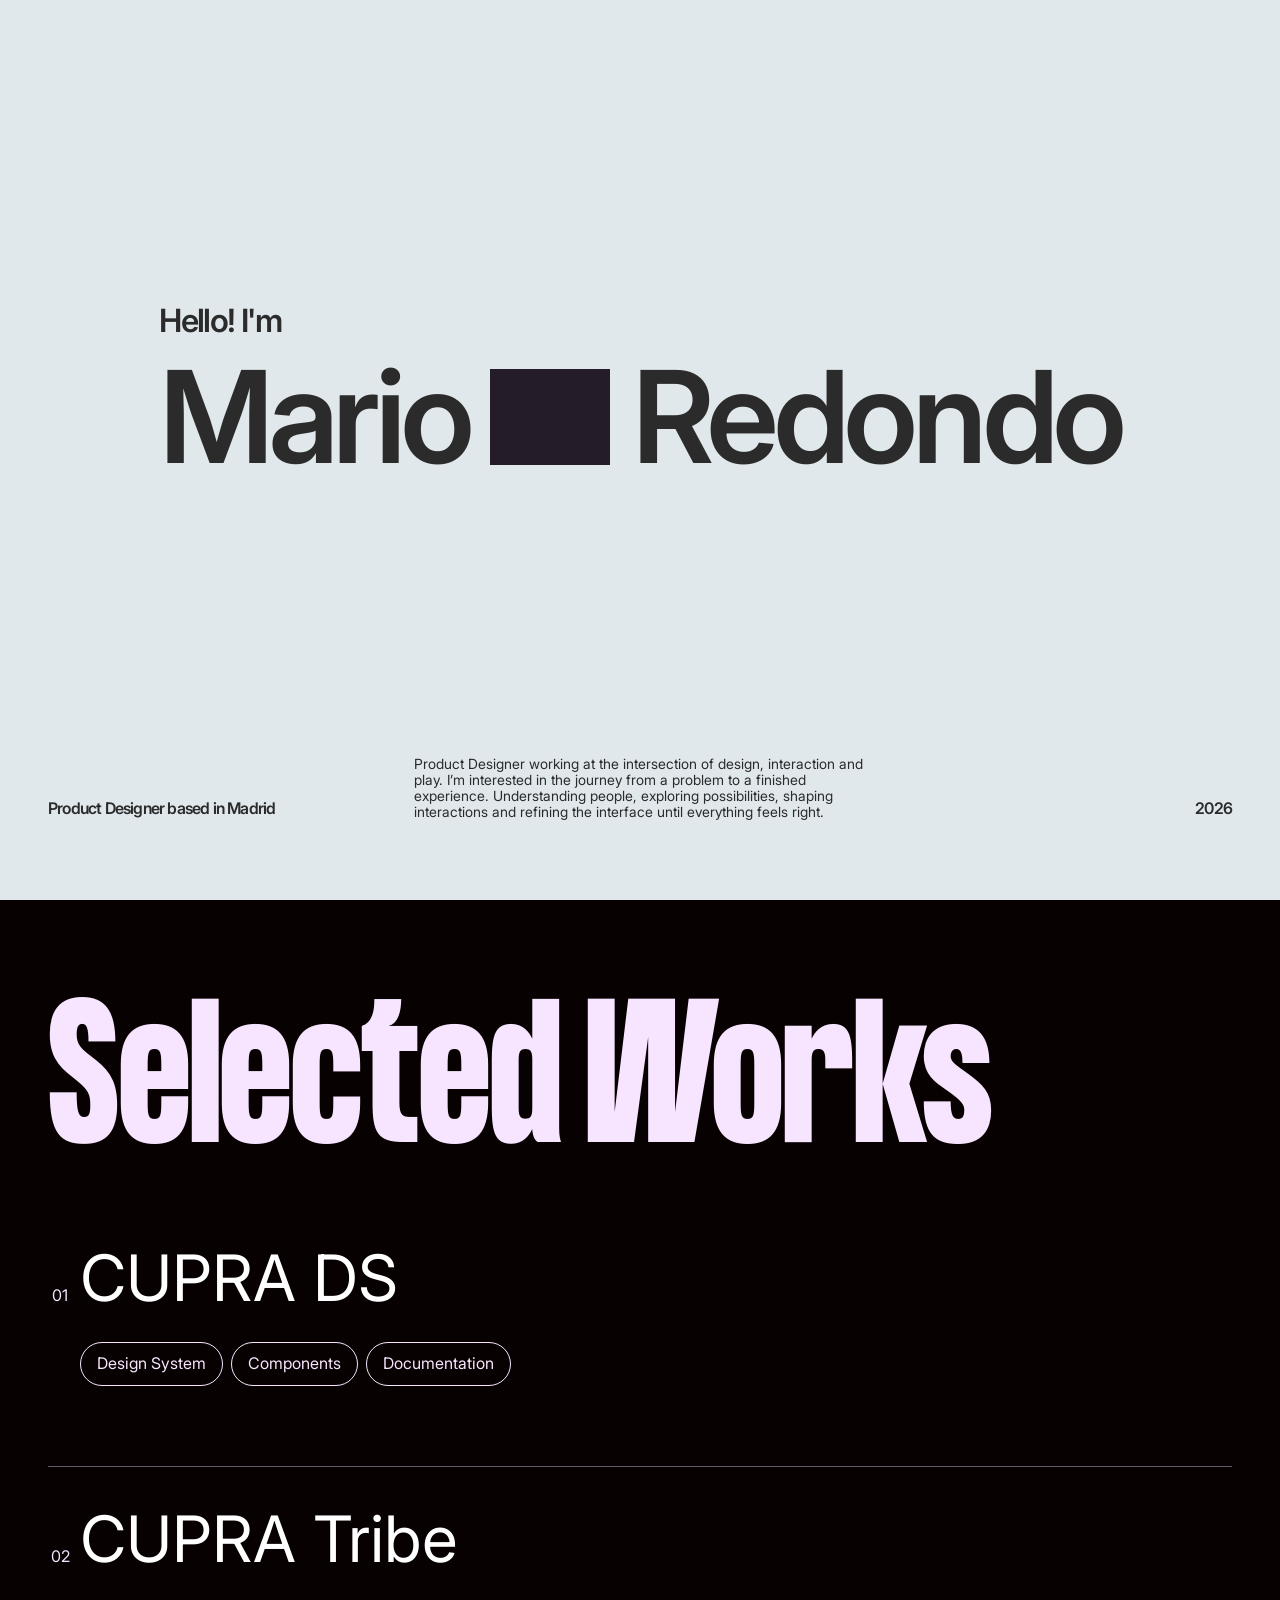
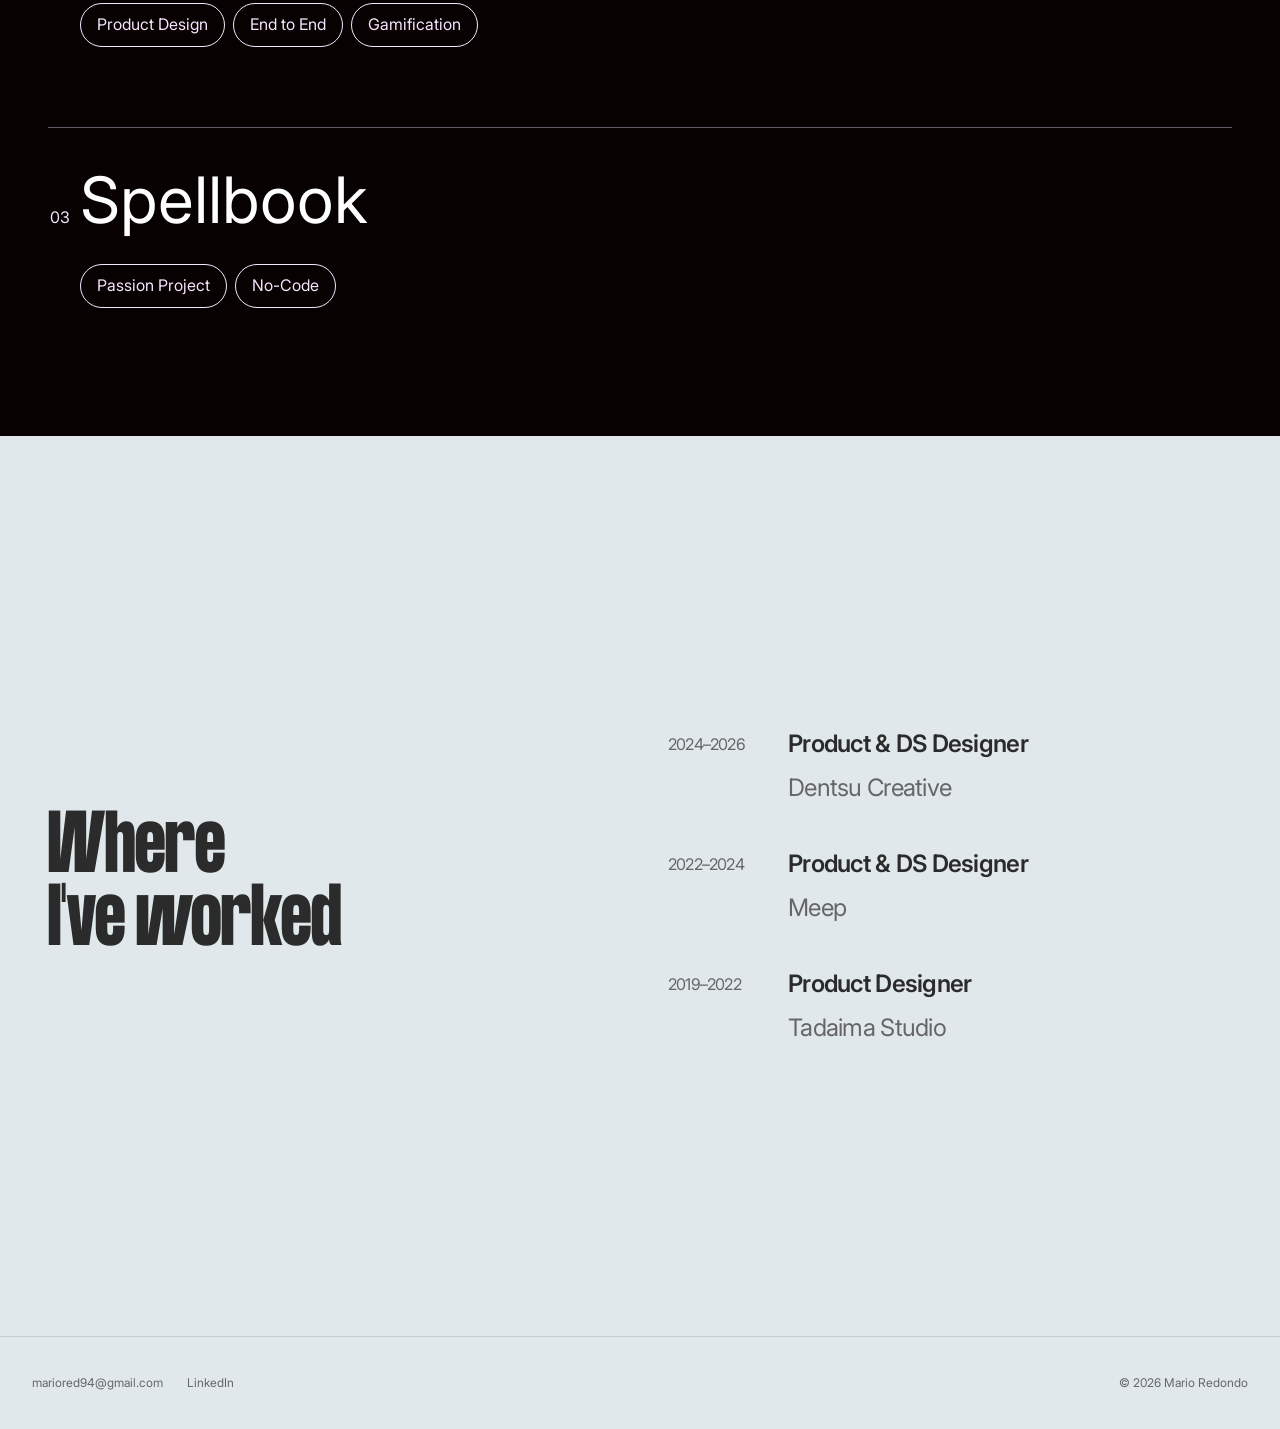
==== commit cd9ed80d: "Timeline fixes, hover cleanup, Spellbook bio, more asset swaps - Where I've worked: fixed repeated T" ====
--- a/portfolio/index.html
+++ b/portfolio/index.html
@@ -21,6 +21,8 @@
             <span class="home-hero__photo" aria-hidden="true">
               <img src="img/hero-photo-1.png" alt="">
               <img src="img/hero-photo-2.png" alt="">
+              <img src="img/hero-photo-3.png" alt="">
+              <img src="img/hero-photo-4.png" alt="">
             </span>
             <span>Redondo</span>
           </h1>
@@ -29,8 +31,8 @@
           <p class="home-hero__role">Product Designer based in Madrid</p>
           <p class="home-hero__about">
             Product Designer working at the intersection of design, interaction and play.
-            I’m interested in the journey from a problem to a finished experience —
-            understanding people, exploring possibilities, shaping interactions and
+            I’m interested in the journey from a problem to a finished experience.
+            Understanding people, exploring possibilities, shaping interactions and
             refining the interface until everything feels right.
           </p>
           <p class="home-hero__year">2026</p>
@@ -69,21 +71,9 @@
             </a>
           </li>
           <li>
-            <a class="project-card" href="#">
+            <a class="project-card" href="work/spellbook.html">
               <span class="project-card__name-row">
                 <span class="project-card__number">03</span>
-                <span class="project-card__name">TBD</span>
-              </span>
-              <span class="tag-row project-card__tags" aria-label="Project tags">
-                <span class="tag">UX/UI</span>
-                <span class="tag">Web</span>
-              </span>
-            </a>
-          </li>
-          <li>
-            <a class="project-card" href="work/spellbook.html">
-              <span class="project-card__name-row">
-                <span class="project-card__number">04</span>
                 <span class="project-card__name">Spellbook</span>
               </span>
               <span class="tag-row project-card__tags" aria-label="Project tags">
@@ -103,16 +93,16 @@
           <li class="home-timeline__row">
             <div class="home-timeline__heading">
               <span class="home-timeline__date">2024–2026</span>
-              <p class="home-timeline__role-title">Product Designer &amp; DS Specialist</p>
+              <p class="home-timeline__role-title">Product &amp; DS Designer</p>
             </div>
             <p class="home-timeline__role-company">Dentsu Creative</p>
           </li>
           <li class="home-timeline__row">
             <div class="home-timeline__heading">
               <span class="home-timeline__date">2022–2024</span>
-              <p class="home-timeline__role-title">Product Designer &amp; DS Specialist</p>
+              <p class="home-timeline__role-title">Product &amp; DS Designer</p>
             </div>
-            <p class="home-timeline__role-company">Tadaima Studio</p>
+            <p class="home-timeline__role-company">Meep</p>
           </li>
           <li class="home-timeline__row">
             <div class="home-timeline__heading">
--- a/portfolio/css/styles.css
+++ b/portfolio/css/styles.css
@@ -414,15 +414,29 @@
 }
 
 .project-card {
+  position: relative;
   display: flex;
   flex-direction: column;
   gap: var(--space-16);
-  transition: background-color 0.15s ease;
-}
-
-.project-card:hover,
-.project-card:focus-visible {
+}
+
+/* A ::before pinned to the full box (inset:0) instead of a background
+   on the flex container itself — guarantees the tint covers the exact
+   same box as the card, padding included, with no risk of falling
+   short under wrapped/variable content. */
+.project-card::before {
+  content: "";
+  position: absolute;
+  inset: 0;
   background: rgba(247, 229, 255, 0.06);
+  opacity: 0;
+  transition: opacity 0.15s ease;
+  pointer-events: none;
+}
+
+.project-card:hover::before,
+.project-card:focus-visible::before {
+  opacity: 1;
 }
 
 .project-card__name-row {
@@ -615,9 +629,9 @@
   height: 100%;
   object-fit: cover;
   opacity: 0;
-  /* 2 images * 0.5s each = 1s full cycle. Adding more images means
+  /* 4 images * 0.5s each = 2s full cycle. Adding more images means
      recalculating this duration and each nth-child's delay below. */
-  animation: home-hero-photo-cycle 1s infinite;
+  animation: home-hero-photo-cycle 2s infinite;
 }
 
 .home-hero__photo img:nth-child(1) {
@@ -626,19 +640,27 @@
 
 .home-hero__photo img:nth-child(2) {
   animation-delay: -0.5s;
+}
+
+.home-hero__photo img:nth-child(3) {
+  animation-delay: -1s;
+}
+
+.home-hero__photo img:nth-child(4) {
+  animation-delay: -1.5s;
 }
 
 @keyframes home-hero-photo-cycle {
   0% {
     opacity: 0;
   }
-  5% {
+  2.5% {
     opacity: 1;
   }
-  45% {
+  22.5% {
     opacity: 1;
   }
-  50% {
+  25% {
     opacity: 0;
   }
   100% {
@@ -809,7 +831,7 @@
    ========================================================================== */
 
 @media (prefers-reduced-motion: reduce) {
-  .project-card {
+  .project-card::before {
     transition: none;
   }
 }
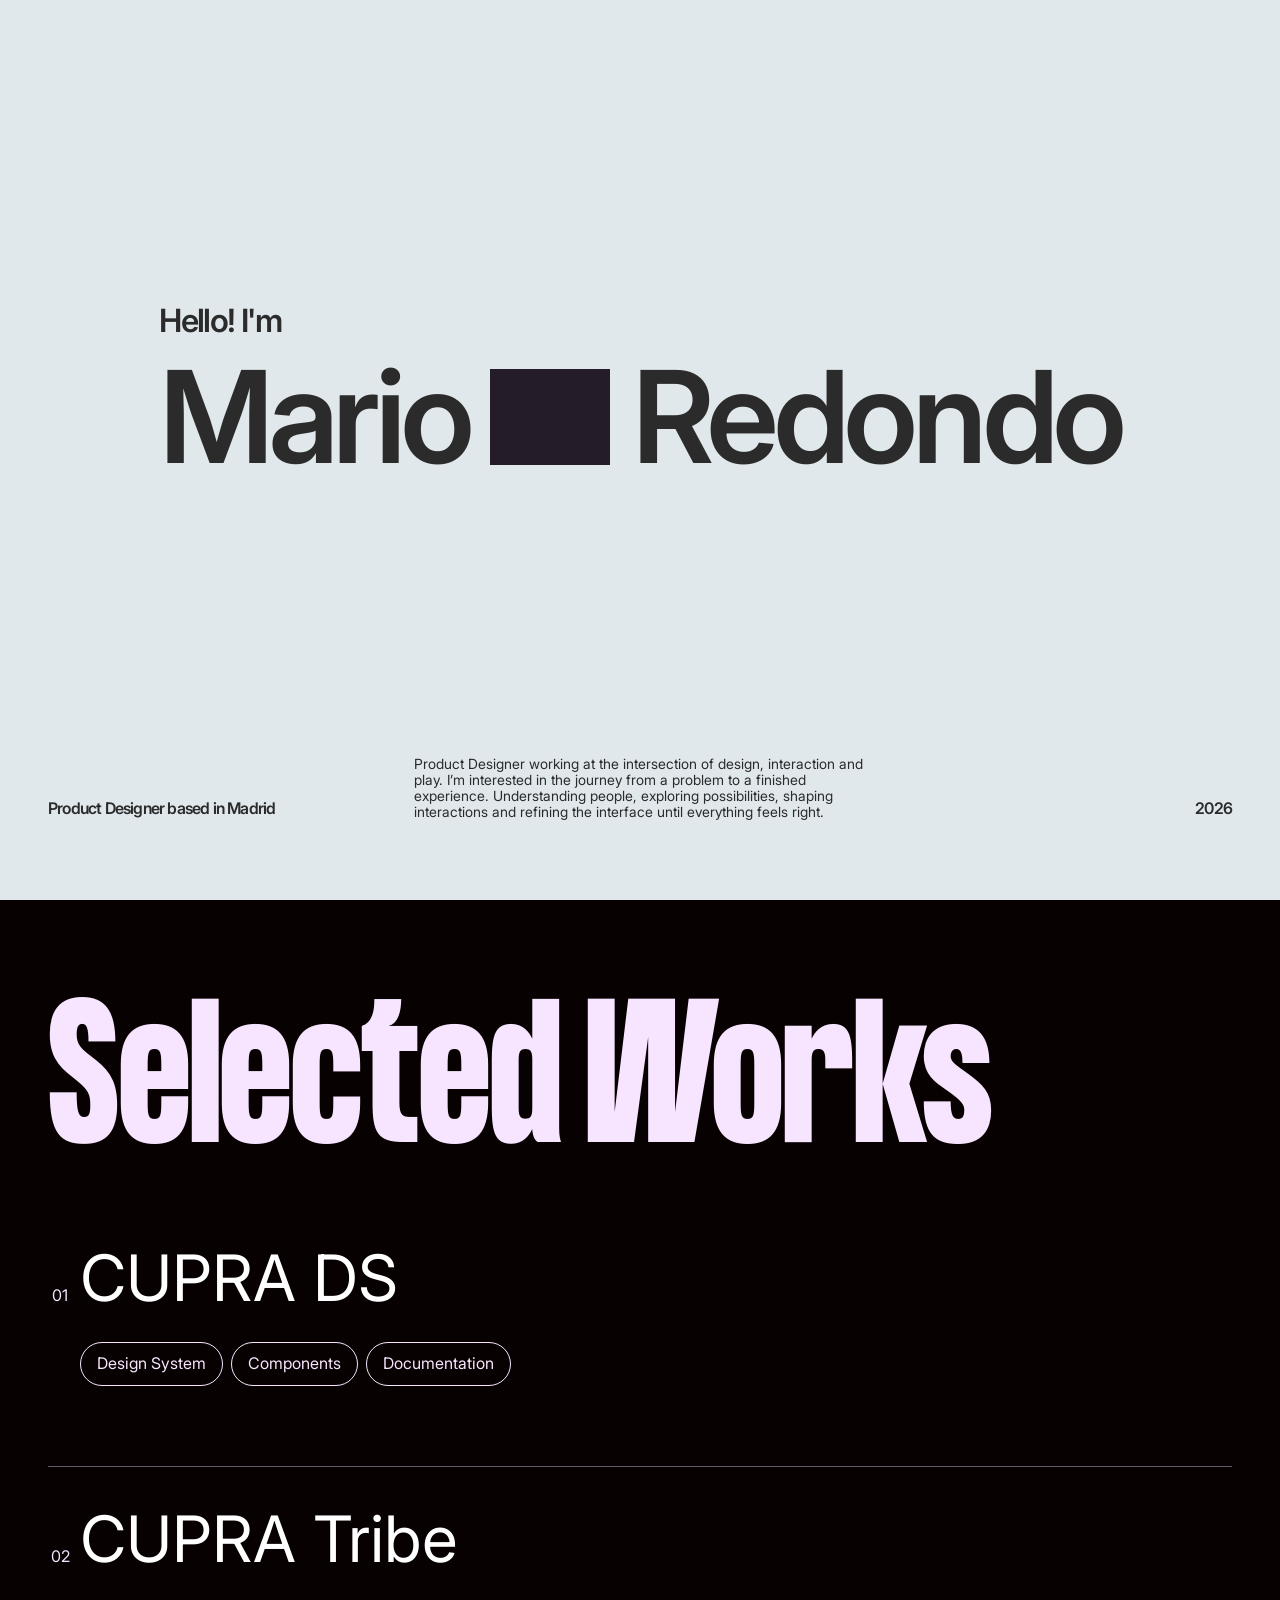
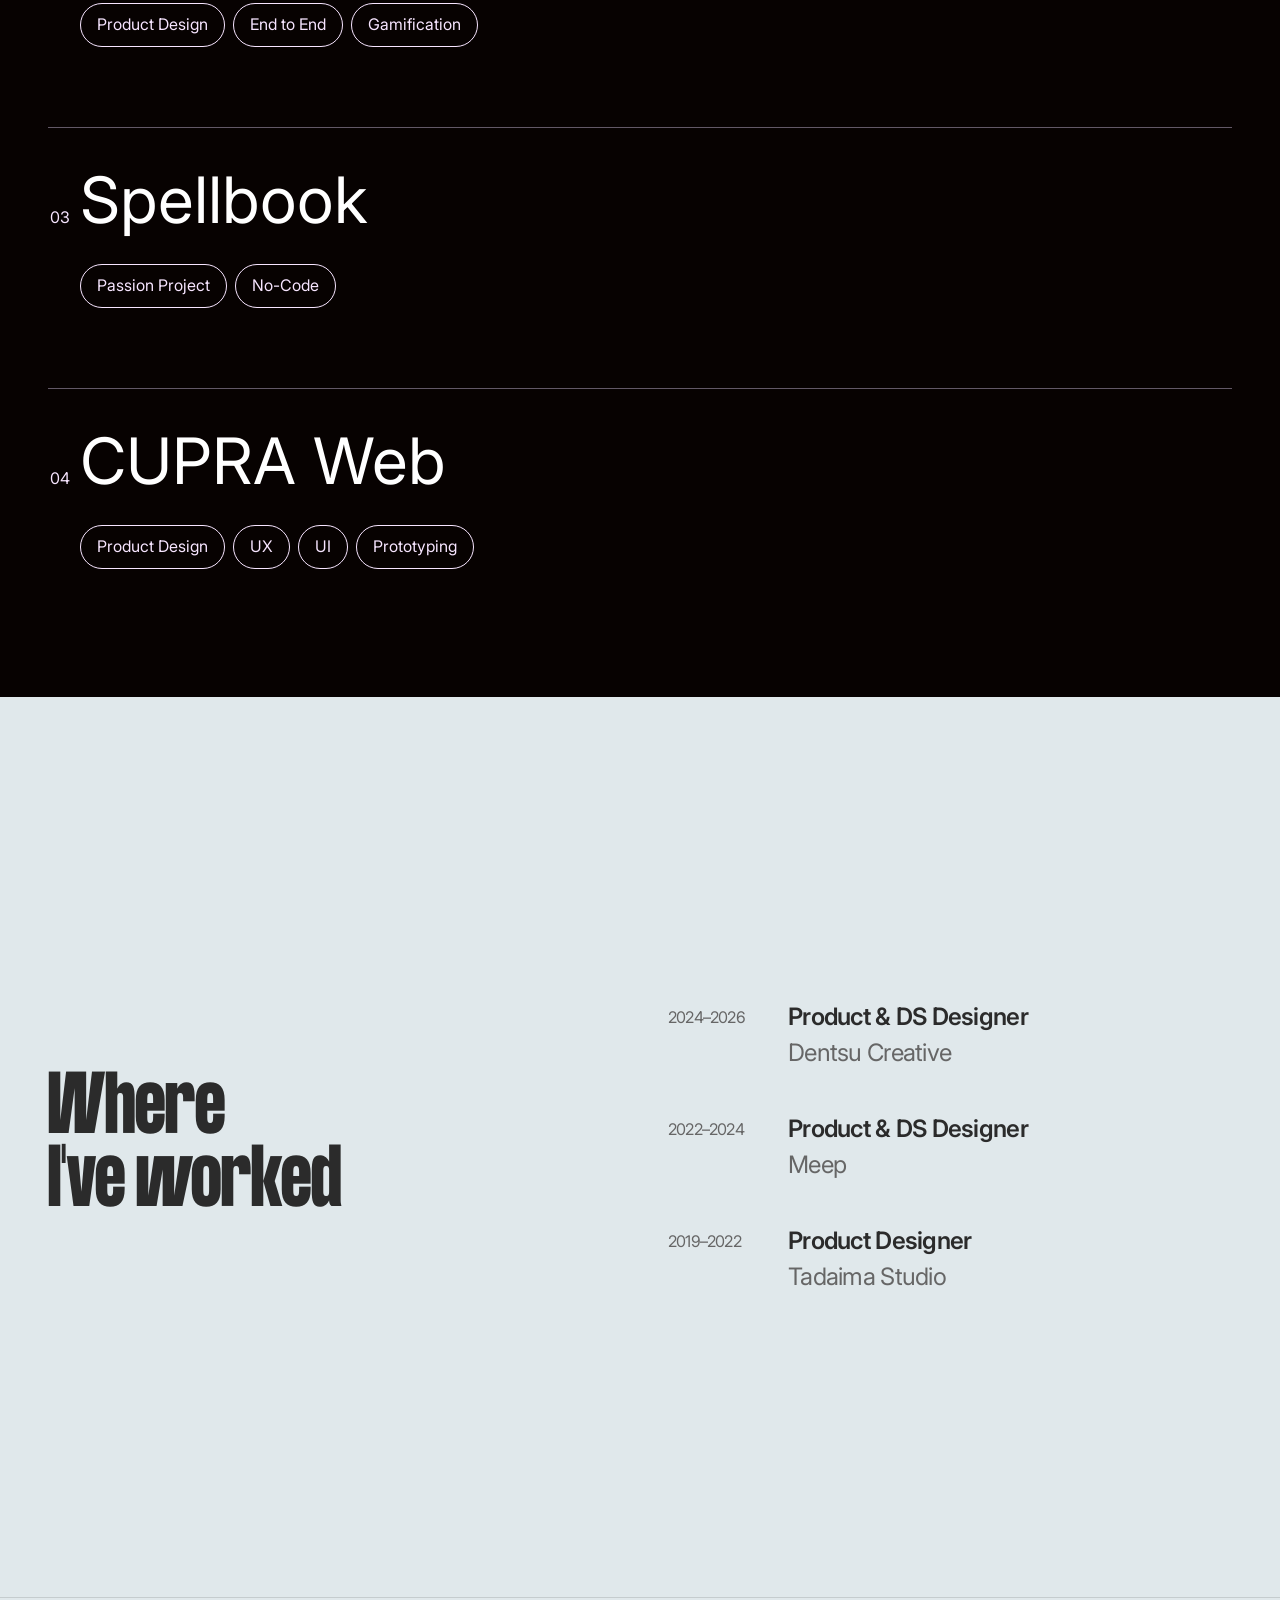
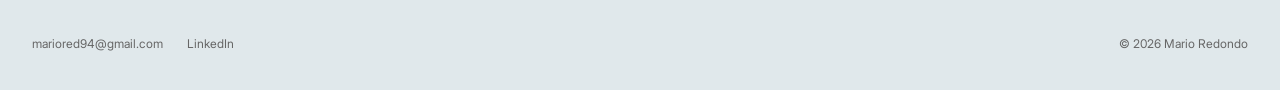
==== commit efd77c33: "Add favicon, 5th hero photo, CUPRA Web project - Favicon and apple-touch-icon: an "M" set in Formula" ====
--- a/portfolio/index.html
+++ b/portfolio/index.html
@@ -6,6 +6,8 @@
   <title>Mario Redondo — Product Designer</title>
   <meta name="description" content="Product designer focused on UI: design systems, interfaces and digital products from zero to production.">
   <meta name="robots" content="noindex, nofollow">
+  <link rel="icon" href="favicon.png" type="image/png">
+  <link rel="apple-touch-icon" href="apple-touch-icon.png">
   <link rel="stylesheet" href="css/styles.css">
 </head>
 <body>
@@ -23,6 +25,7 @@
               <img src="img/hero-photo-2.png" alt="">
               <img src="img/hero-photo-3.png" alt="">
               <img src="img/hero-photo-4.png" alt="">
+              <img src="img/hero-photo-5.png" alt="">
             </span>
             <span>Redondo</span>
           </h1>
@@ -82,6 +85,20 @@
               </span>
             </a>
           </li>
+          <li>
+            <a class="project-card" href="work/cupra-web.html">
+              <span class="project-card__name-row">
+                <span class="project-card__number">04</span>
+                <span class="project-card__name">CUPRA Web</span>
+              </span>
+              <span class="tag-row project-card__tags" aria-label="Project tags">
+                <span class="tag">Product Design</span>
+                <span class="tag">UX</span>
+                <span class="tag">UI</span>
+                <span class="tag">Prototyping</span>
+              </span>
+            </a>
+          </li>
         </ul>
       </div>
     </section>
--- a/portfolio/css/styles.css
+++ b/portfolio/css/styles.css
@@ -340,6 +340,18 @@
   object-fit: cover;
 }
 
+/* Variant for projects with no 9:16 primary shot: a full-width 4:5 image
+   followed by a pair of 4:5 images in .project-media__row above. */
+.project-media__item {
+  aspect-ratio: 4 / 5;
+}
+
+.project-media__item img {
+  width: 100%;
+  height: 100%;
+  object-fit: cover;
+}
+
 /* --- Phone mockup — CSS-only device frame for app screenshots ------------- */
 
 .phone-grid {
@@ -629,9 +641,9 @@
   height: 100%;
   object-fit: cover;
   opacity: 0;
-  /* 4 images * 0.5s each = 2s full cycle. Adding more images means
+  /* 5 images * 0.5s each = 2.5s full cycle. Adding more images means
      recalculating this duration and each nth-child's delay below. */
-  animation: home-hero-photo-cycle 2s infinite;
+  animation: home-hero-photo-cycle 2.5s infinite;
 }
 
 .home-hero__photo img:nth-child(1) {
@@ -648,6 +660,10 @@
 
 .home-hero__photo img:nth-child(4) {
   animation-delay: -1.5s;
+}
+
+.home-hero__photo img:nth-child(5) {
+  animation-delay: -2s;
 }
 
 @keyframes home-hero-photo-cycle {
@@ -748,7 +764,7 @@
 .home-timeline__row {
   display: flex;
   flex-direction: column;
-  gap: var(--space-8);
+  gap: 0;
 }
 
 .home-timeline__heading {
